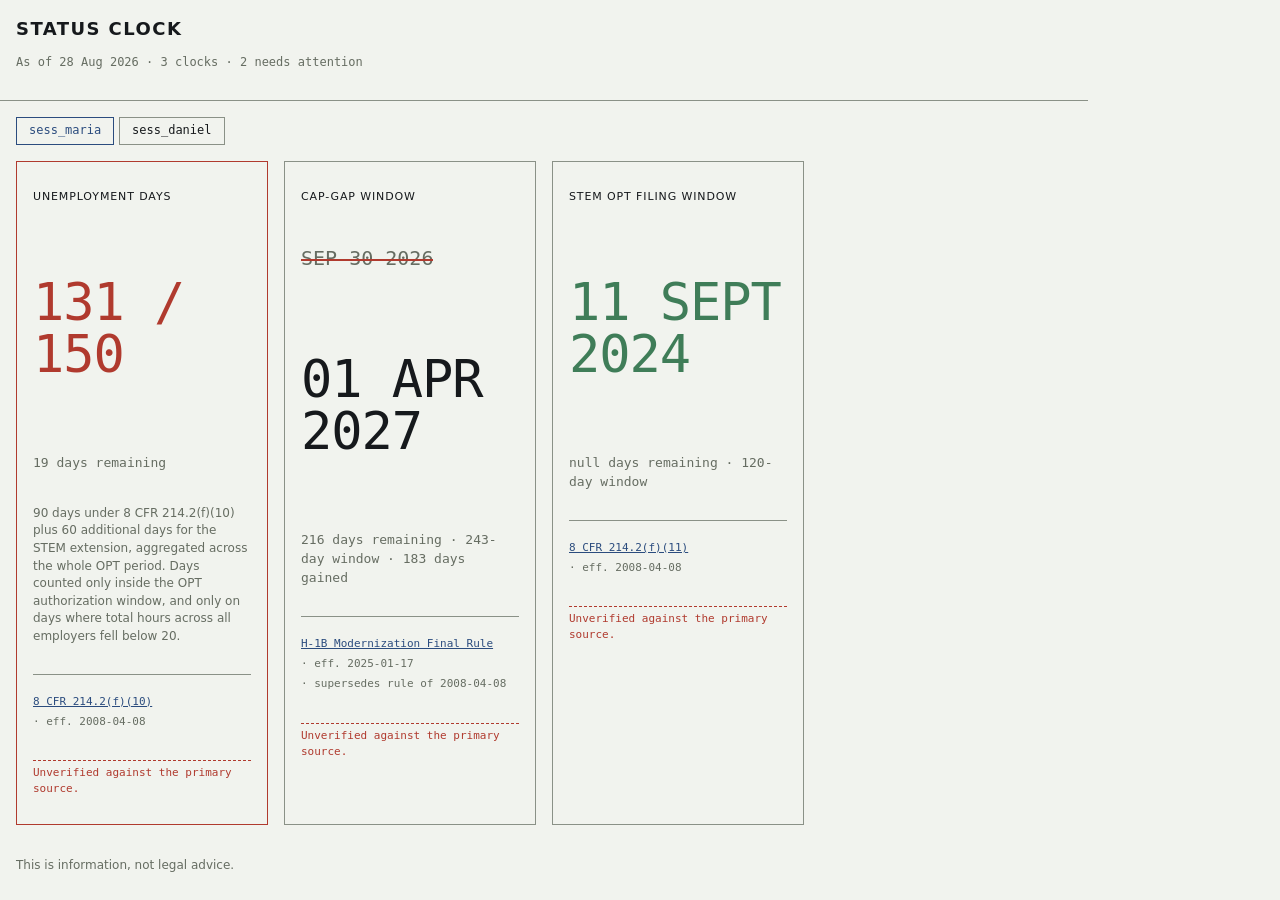
==== web/index.html @ 7ec04fb6 "Add design tokens, the Field Card, and a runnable Clock Wall The Clock Wall renders now, with two pe" ====
<!doctype html>
<html lang="en">
<head>
<meta charset="utf-8">
<meta name="viewport" content="width=device-width, initial-scale=1">
<title>Status Clock</title>
<link rel="stylesheet" href="src/styles/tokens.css">
<link rel="stylesheet" href="src/components/FieldCard.css">
<style>
  header { border-bottom: var(--hairline) solid var(--rule); padding: var(--space-4); max-width: 68rem; }
  h1 { font-family: var(--font-display); font-size: 1.125rem; letter-spacing: .08em;
       text-transform: uppercase; margin: 0 0 var(--space-2); }
  .meta { font-family: var(--font-data); font-variant-numeric: var(--figures);
          font-size: .75rem; color: var(--rule-text); }
  .persona { padding: var(--space-4) var(--space-4) 0; max-width: 68rem; }
  .persona button { font: inherit; font-family: var(--font-data); font-size: .75rem;
      background: none; border: var(--hairline) solid var(--rule); color: var(--ink);
      padding: var(--space-1) var(--space-3); cursor: pointer; }
  .persona button[aria-pressed="true"] { border-color: var(--stamp); color: var(--stamp); }
  .notrunning { max-width: 68rem; padding: 0 var(--space-4) var(--space-8); }
  .notrunning h2 { font-family: var(--font-display); font-size: .6875rem;
      letter-spacing: .08em; text-transform: uppercase; color: var(--rule-text);
      border-top: var(--hairline) solid var(--rule); padding-top: var(--space-3); }
  .notrunning li { font-family: var(--font-data); font-size: .75rem; color: var(--rule-text);
      list-style: none; margin-bottom: var(--space-1); }
  footer { max-width: 68rem; padding: var(--space-4); font-size: .75rem; color: var(--rule-text); }
</style>
</head>
<body>

<header>
  <h1>Status Clock</h1>
  <p class="meta" id="asof"></p>
</header>

<!-- Persona switching is two sessions, not two user ids. The API has no route that
     accepts a user id; see contracts/openapi.yaml and docs/REVIEW.md D1. -->
<nav class="persona" aria-label="Demo session">
  <button data-session="sess_maria" aria-pressed="true">sess_maria</button>
  <button data-session="sess_daniel" aria-pressed="false">sess_daniel</button>
</nav>

<main class="clock-wall" id="wall"></main>

<section class="notrunning" id="notrunning" hidden>
  <h2>Not running yet</h2>
  <ul id="notrunning-list"></ul>
</section>

<footer>This is information, not legal advice.</footer>

<script type="module">
// Reads the contract fixtures directly. When Person A's API is up, change BASE to
// http://localhost:8000 and drop the fixture map. Nothing else changes.
const BASE = null;   // null = fixtures
const FIXTURES = {
  sess_maria:  '../contracts/fixtures/clocks_maria_stem_opt.json',
  sess_daniel: '../contracts/fixtures/clocks_daniel_h1b.json',
};

const reduced = matchMedia('(prefers-reduced-motion: reduce)').matches;
const fmtDate = iso => new Date(iso + 'T00:00:00')
  .toLocaleDateString('en-GB', { day: '2-digit', month: 'short', year: 'numeric' });

async function load(session) {
  if (BASE) {
    const r = await fetch(`${BASE}/v1/clocks`, { credentials: 'include' });
    return r.json();
  }
  return (await fetch(FIXTURES[session])).json();
}

function headline(c) {
  if (c.kind === 'consumption') return `${c.days_consumed} / ${c.denominator}`;
  if (c.kind === 'window')      return fmtDate(c.window_end).toUpperCase();
  return `${c.days_remaining}`;
}

function subline(c) {
  // Three numbers, three labels. 216 is days remaining; the window is 243 days
  // long; 183 of those are the gain from the rule change. The spec's mock labels
  // days-remaining as "days of work authorization". See docs/REVIEW.md F3.
  if (c.kind === 'consumption') return `${c.days_remaining} days remaining`;
  if (c.kind === 'window') {
    const parts = [`${c.days_remaining} days remaining`];
    if (c.window_days) parts.push(`${c.window_days}-day window`);
    if (c.superseded?.delta_days) parts.push(`${c.superseded.delta_days} days gained`);
    return parts.join(' · ');
  }
  return `by ${fmtDate(c.window_end)}`;
}

function card(c) {
  const el = document.createElement('article');
  el.className = `field-card field-card--${c.severity}`;

  // The accessible name carries the final value and the citation from the start, so
  // assistive tech never reads an intermediate number off the tick animation.
  // See docs/REVIEW.md F4.
  el.setAttribute('role', 'group');
  el.setAttribute('aria-label',
    `${c.label}. ${headline(c)}. ${subline(c)}. ` +
    `Governed by ${c.provenance.citation}, ${c.provenance.authority}, ` +
    `effective ${c.provenance.effective_from}.` +
    (c.provenance.verified ? '' : ' This rule is unverified.'));

  const eyebrow = document.createElement('p');
  eyebrow.className = 'field-card__eyebrow';
  eyebrow.textContent = c.label;
  el.append(eyebrow);

  if (c.superseded) {
    const prior = document.createElement('p');
    prior.className = 'field-card__prior';
    prior.setAttribute('aria-hidden', 'true');
    prior.textContent = c.superseded.prior_value;
    el.append(prior);
  }

  const count = document.createElement('p');
  count.className = `field-card__count field-card__count--${c.severity}`;
  count.setAttribute('aria-hidden', 'true');
  count.textContent = headline(c);
  el.append(count);

  const sub = document.createElement('p');
  sub.className = 'field-card__denominator';
  sub.setAttribute('aria-hidden', 'true');
  sub.textContent = subline(c);
  el.append(sub);

  if (c.derived && c.derivation) {
    const d = document.createElement('p');
    d.className = 'field-card__derived';
    d.textContent = c.derivation;
    el.append(d);
  }

  el.append(Object.assign(document.createElement('hr'), { className: 'field-card__divider' }));

  const prov = document.createElement('p');
  prov.className = 'field-card__provenance';
  const link = document.createElement('a');
  link.href = c.provenance.source_url;
  link.textContent = c.provenance.citation;
  link.rel = 'noreferrer';
  prov.append(link);
  prov.append(Object.assign(document.createElement('span'),
    { textContent: `· eff. ${c.provenance.effective_from}` }));
  if (c.superseded) {
    prov.append(Object.assign(document.createElement('span'),
      { textContent: `· supersedes rule of ${c.superseded.effective_from}` }));
  }
  el.append(prov);

  // Unverified rules always show the band. Never suppress this.
  if (!c.provenance.verified) {
    el.append(Object.assign(document.createElement('p'), {
      className: 'field-card__unverified',
      textContent: 'Unverified against the primary source.',
    }));
  }
  return el;
}

function tick(el, target) {
  if (reduced) return;
  const digits = String(target).match(/\d+/);
  if (!digits) return;
  const end = Number(digits[0]);
  const start = performance.now();
  const dur = 400;
  const frame = now => {
    const t = Math.min(1, (now - start) / dur);
    el.textContent = String(target).replace(/\d+/, String(Math.round(end * t)));
    if (t < 1) requestAnimationFrame(frame);
    else el.textContent = String(target);
  };
  requestAnimationFrame(frame);
}

async function render(session) {
  const data = await load(session);
  const running = data.clocks.filter(c => c.applicable !== false);
  const notRunning = data.clocks.filter(c => c.applicable === false);

  document.getElementById('asof').textContent =
    `As of ${fmtDate(data.as_of)} · ${running.length} clocks · ` +
    `${data.needs_attention} needs attention`;

  const wall = document.getElementById('wall');
  wall.replaceChildren();
  for (const c of running) {
    const el = card(c);
    wall.append(el);
    tick(el.querySelector('.field-card__count'), headline(c));
  }

  // Clocks that are not applicable get a quiet secondary row with the reason,
  // rather than being drawn as if they were running. See docs/REVIEW.md B11.
  const section = document.getElementById('notrunning');
  const list = document.getElementById('notrunning-list');
  list.replaceChildren();
  section.hidden = notRunning.length === 0;
  for (const c of notRunning) {
    list.append(Object.assign(document.createElement('li'),
      { textContent: `${c.clock_key} — ${c.not_applicable_reason}` }));
  }
}

for (const btn of document.querySelectorAll('.persona button')) {
  btn.addEventListener('click', () => {
    for (const b of document.querySelectorAll('.persona button'))
      b.setAttribute('aria-pressed', String(b === btn));
    render(btn.dataset.session);
  });
}

render('sess_maria');
</script>
</body>
</html>
---- web/src/styles/tokens.css ----
/* Status Clock design tokens.
 *
 * Palette from docs/BUILD_SPEC.md 7, with two additions forced by measurement.
 * Contrast ratios below are computed against --paper using the WCAG 2.1 relative
 * luminance formula, not estimated. See docs/REVIEW.md F.
 */

:root {
  /* ---- surfaces and text ---- */
  --paper:  #F1F3EE;   /* pale green-grey, the colour of a check or a certificate */
  --ink:    #16191C;   /* 15.79:1  passes AAA. All body text. */
  --stamp:  #2B4C7E;   /*  7.71:1  passes AAA. Structure, labels, links, focus. */
  --urgent: #B03A2E;   /*  5.38:1  passes AA. Critical only, never decorative. */

  /* --clear measures 4.39:1, which clears the 3:1 large-text threshold but NOT
   * the 4.5:1 normal-text threshold. Use it only on the enormous counts. */
  --clear:  #3F7D58;   /*  4.39:1  LARGE TEXT ONLY */

  /* --rule measures 2.90:1. It is fine for hairlines, which are decorative, and
   * it fails badly for text. The build spec sets the citation line at 11px in
   * --rule, which makes the one element it calls non-optional the least readable
   * text on the screen. See docs/REVIEW.md F1. */
  --rule:   #8A9187;   /*  2.90:1  HAIRLINES ONLY, NEVER TEXT */

  /* ---- the two additions ---- */
  --rule-text:  #666D62;  /* 4.78:1  passes AA. The citation line lives here. */
  --clear-text: #2F6244;  /* 6.37:1  passes AA. Small confidence tags. */

  --amber-hairline: #B8862B;   /* warn state hairline only */

  /* ---- type ---- */
  --font-display: "Archivo Condensed", "Archivo", system-ui, sans-serif;
  --font-body: Inter, system-ui, -apple-system, sans-serif;
  --font-data: "IBM Plex Mono", ui-monospace, "SF Mono", Menlo, monospace;

  /* Every date and every count in the product renders in --font-data with tabular
   * figures. Numbers never appear in a proportional face anywhere. */
  --figures: tabular-nums;

  --step-0: 0.9375rem;   /* 15px body */
  --leading-body: 1.4667; /* 15/22 */

  --hairline: 1px;
  --space-1: 0.25rem;
  --space-2: 0.5rem;
  --space-3: 0.75rem;
  --space-4: 1rem;
  --space-6: 1.5rem;
  --space-8: 2rem;
}

* { box-sizing: border-box; }

body {
  margin: 0;
  background: var(--paper);
  color: var(--ink);
  font-family: var(--font-body);
  font-size: var(--step-0);
  line-height: var(--leading-body);
  -webkit-font-smoothing: antialiased;
}

/* Keyboard focus is visible and in --stamp, which measures 7.71:1. */
:focus-visible {
  outline: 2px solid var(--stamp);
  outline-offset: 2px;
}

@media (prefers-reduced-motion: reduce) {
  *, *::before, *::after {
    animation-duration: 0.01ms !important;
    animation-iteration-count: 1 !important;
    transition-duration: 0.01ms !important;
  }
}
---- web/src/components/FieldCard.css ----
/* The Field Card. The signature element.
 *
 * Provenance is inside the box, always. It is not a tooltip and it is not
 * collapsible. If the citation is missing the card renders an error state rather
 * than an uncited number, because an uncited number is the one thing this product
 * cannot show. See docs/BUILD_SPEC.md 7 and docs/REVIEW.md H2.
 */

.field-card {
  border: var(--hairline) solid var(--rule);
  background: var(--paper);
  padding: var(--space-4);
  display: flex;
  flex-direction: column;
  gap: var(--space-2);
}

.field-card__eyebrow {
  font-family: var(--font-display);
  font-size: 0.6875rem;              /* 11px */
  letter-spacing: 0.08em;
  text-transform: uppercase;
  color: var(--ink);
}

/* Every count. Tabular figures hold width so the tick animation cannot reflow. */
.field-card__count {
  font-family: var(--font-data);
  font-variant-numeric: var(--figures);
  font-size: clamp(2rem, 7vw, 3.25rem);
  line-height: 1;
  letter-spacing: -0.02em;
  color: var(--ink);
}

.field-card__count--clear    { color: var(--clear); }
.field-card__count--critical { color: var(--urgent); }

.field-card__denominator {
  font-family: var(--font-data);
  font-variant-numeric: var(--figures);
  color: var(--rule-text);           /* NOT --rule. 4.78:1 vs 2.90:1. REVIEW F1. */
  font-size: 0.8125rem;
}

.field-card--warn     { border-color: var(--amber-hairline); }
.field-card--critical { border-color: var(--urgent); }

/* The strikethrough. Draws left to right, once, on first reveal. */
.field-card__prior {
  font-family: var(--font-data);
  font-variant-numeric: var(--figures);
  font-size: 1.25rem;
  color: var(--rule-text);
  position: relative;
  width: max-content;
}

.field-card__prior::after {
  content: "";
  position: absolute;
  left: 0; right: 0; top: 52%;
  height: 2px;
  background: var(--urgent);
  transform-origin: left center;
  animation: strike 320ms ease-out forwards;
}

@keyframes strike { from { transform: scaleX(0); } to { transform: scaleX(1); } }

@media (prefers-reduced-motion: reduce) {
  .field-card__prior::after { animation: none; transform: scaleX(1); }
}

.field-card__divider {
  border: 0;
  border-top: var(--hairline) solid var(--rule);
  margin: var(--space-2) 0 0;
}

/* The citation. --rule-text, not --rule. This is the promise of the product and it
 * has to be legible. */
.field-card__provenance {
  font-family: var(--font-data);
  font-size: 0.6875rem;              /* 11px */
  color: var(--rule-text);
  display: flex;
  flex-wrap: wrap;
  gap: var(--space-1) var(--space-2);
}

.field-card__provenance a { color: var(--stamp); text-decoration: underline; }

/* Unverified rules carry a visible band. The product does not pretend to certainty
 * it has not earned. Never suppress this. */
.field-card__unverified {
  font-family: var(--font-data);
  font-size: 0.6875rem;
  color: var(--urgent);
  border-top: var(--hairline) dashed var(--urgent);
  padding-top: var(--space-1);
}

.field-card__derived {
  font-size: 0.75rem;
  color: var(--rule-text);
  font-style: normal;
}

.clock-wall {
  display: grid;
  grid-template-columns: repeat(auto-fill, minmax(15rem, 1fr));
  gap: var(--space-4);
  padding: var(--space-4);
  max-width: 68rem;
}

/* 375px: one column, cards keep full provenance. */
@media (max-width: 26rem) {
  .clock-wall { grid-template-columns: 1fr; }
}
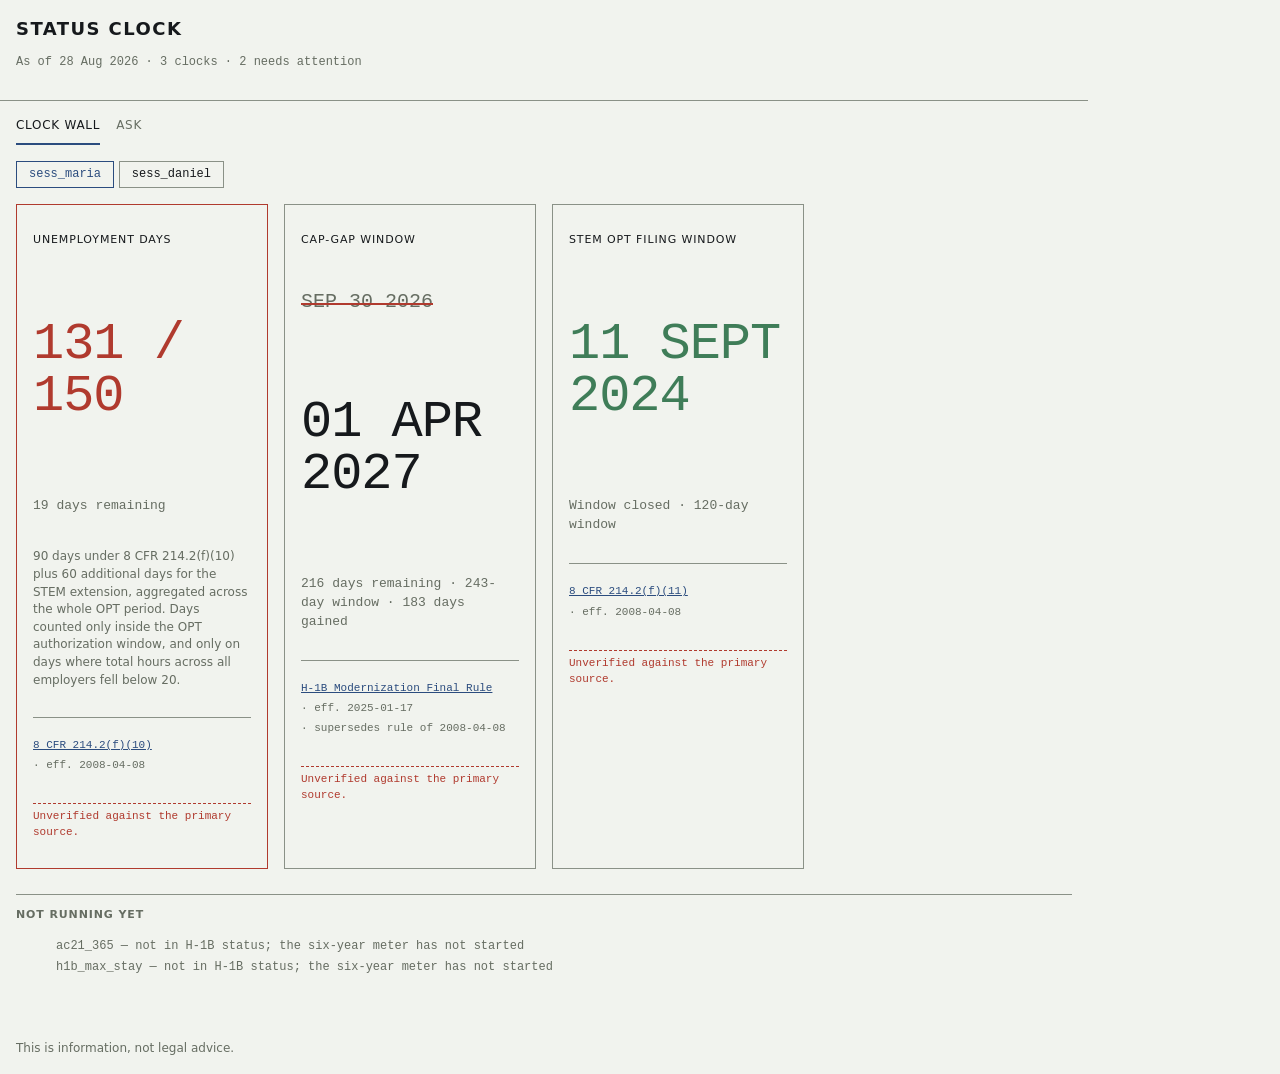
==== commit c528fe04: "Wire the MCP server, build Ask as a LibreChat embed, fix a citation bug Wires agents/mcp/status_cloc" ====
--- a/web/index.html
+++ b/web/index.html
@@ -24,6 +24,11 @@
   .notrunning li { font-family: var(--font-data); font-size: .75rem; color: var(--rule-text);
       list-style: none; margin-bottom: var(--space-1); }
   footer { max-width: 68rem; padding: var(--space-4); font-size: .75rem; color: var(--rule-text); }
+  .topnav { display: flex; gap: var(--space-4); max-width: 68rem; padding: var(--space-4) var(--space-4) 0; }
+  .topnav a { font-family: var(--font-display); font-size: .75rem; letter-spacing: .06em;
+      text-transform: uppercase; color: var(--rule-text); text-decoration: none;
+      padding-bottom: var(--space-2); border-bottom: 2px solid transparent; }
+  .topnav a[aria-current="page"] { color: var(--ink); border-color: var(--stamp); }
 </style>
 </head>
 <body>
@@ -32,6 +37,11 @@
   <h1>Status Clock</h1>
   <p class="meta" id="asof"></p>
 </header>
+
+<nav class="topnav" aria-label="Sections">
+  <a href="index.html" aria-current="page">Clock Wall</a>
+  <a href="ask.html">Ask</a>
+</nav>
 
 <!-- Persona switching is two sessions, not two user ids. The API has no route that
      accepts a user id; see contracts/openapi.yaml and docs/REVIEW.md D1. -->
@@ -71,8 +81,10 @@
 }
 
 function headline(c) {
-  if (c.kind === 'consumption') return `${c.days_consumed} / ${c.denominator}`;
-  if (c.kind === 'window')      return fmtDate(c.window_end).toUpperCase();
+  if (c.kind === 'consumption') {
+    return c.days_consumed == null ? 'Closed' : `${c.days_consumed} / ${c.denominator}`;
+  }
+  if (c.kind === 'window') return fmtDate(c.window_end).toUpperCase();
   return `${c.days_remaining}`;
 }
 
@@ -80,9 +92,19 @@
   // Three numbers, three labels. 216 is days remaining; the window is 243 days
   // long; 183 of those are the gain from the rule change. The spec's mock labels
   // days-remaining as "days of work authorization". See docs/REVIEW.md F3.
-  if (c.kind === 'consumption') return `${c.days_remaining} days remaining`;
+  //
+  // A closed clock (e.g. a filing window that already ended) carries
+  // days_remaining: null in the fixture. Rendering it unguarded prints the
+  // literal string "null days remaining" — a fabricated number, and one that
+  // reaches the accessible name too, in a product whose entire thesis is that
+  // every number traces to a citation. See docs/REVIEW.md F4-F5.
+  if (c.kind === 'consumption') {
+    return c.days_remaining == null ? 'Window closed' : `${c.days_remaining} days remaining`;
+  }
   if (c.kind === 'window') {
-    const parts = [`${c.days_remaining} days remaining`];
+    const parts = c.days_remaining == null
+      ? ['Window closed']
+      : [`${c.days_remaining} days remaining`];
     if (c.window_days) parts.push(`${c.window_days}-day window`);
     if (c.superseded?.delta_days) parts.push(`${c.superseded.delta_days} days gained`);
     return parts.join(' · ');
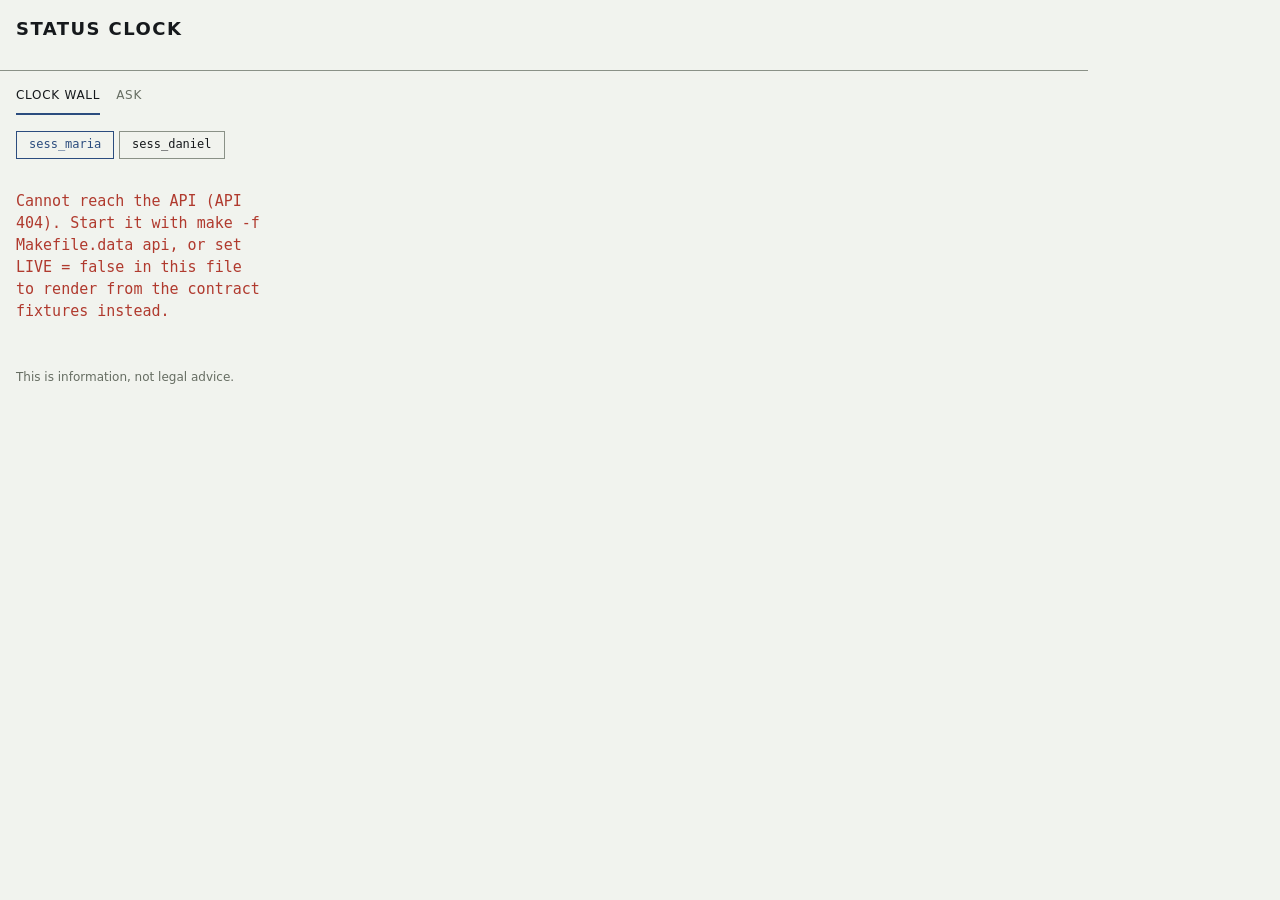
==== commit 14101b9f: "Serve the UI from the API, and add a runbook The Clock Wall was still reading contract fixtures and " ====
--- a/web/index.html
+++ b/web/index.html
@@ -62,19 +62,29 @@
 <script type="module">
 // Reads the contract fixtures directly. When Person A's API is up, change BASE to
 // http://localhost:8000 and drop the fixture map. Nothing else changes.
-const BASE = null;   // null = fixtures
+// Served by the API at /ui, so this is same-origin and the session cookie rides
+// along automatically. Set LIVE = false to fall back to the contract fixtures, which
+// is how this page worked before the API existed and still works with no backend.
+const LIVE = true;
 const FIXTURES = {
   sess_maria:  '../contracts/fixtures/clocks_maria_stem_opt.json',
   sess_daniel: '../contracts/fixtures/clocks_daniel_h1b.json',
 };
 
+function currentSession() {
+  const m = document.cookie.match(/(?:^|;\s*)sc_session=([^;]+)/);
+  return m ? m[1] : 'sess_maria';
+}
+
 const reduced = matchMedia('(prefers-reduced-motion: reduce)').matches;
 const fmtDate = iso => new Date(iso + 'T00:00:00')
   .toLocaleDateString('en-GB', { day: '2-digit', month: 'short', year: 'numeric' });
 
 async function load(session) {
-  if (BASE) {
-    const r = await fetch(`${BASE}/v1/clocks`, { credentials: 'include' });
+  if (LIVE) {
+    // No user id in the URL. The API reads the session cookie and nothing else.
+    const r = await fetch(`/v1/clocks?as_of=2026-08-28`, { credentials: 'same-origin' });
+    if (!r.ok) throw new Error(`API ${r.status}`);
     return r.json();
   }
   return (await fetch(FIXTURES[session])).json();
@@ -232,13 +242,33 @@
 
 for (const btn of document.querySelectorAll('.persona button')) {
   btn.addEventListener('click', () => {
+    if (LIVE) {
+      // Switch the SESSION, not a parameter. The server sets the cookie and sends
+      // us back here, which is exactly how a real sign-in would behave.
+      window.location = `/session/${btn.dataset.session}`;
+      return;
+    }
     for (const b of document.querySelectorAll('.persona button'))
       b.setAttribute('aria-pressed', String(b === btn));
     render(btn.dataset.session);
   });
 }
 
-render('sess_maria');
+const active = currentSession();
+for (const b of document.querySelectorAll('.persona button'))
+  b.setAttribute('aria-pressed', String(b.dataset.session === active));
+
+render(active).catch(err => {
+  const signedOut = /401/.test(err.message);
+  document.getElementById('wall').innerHTML = signedOut
+    ? `<p style="font-family:var(--font-data)">
+         No session. <a href="/session/sess_maria">Sign in as Maria</a> or
+         <a href="/session/sess_daniel">as Daniel</a>.</p>`
+    : `<p style="font-family:var(--font-data);color:var(--urgent)">
+         Cannot reach the API (${err.message}). Start it with
+         <code>make -f Makefile.data api</code>, or set LIVE = false in this file to
+         render from the contract fixtures instead.</p>`;
+});
 </script>
 </body>
 </html>
--- a/web/src/components/FieldCard.css
+++ b/web/src/components/FieldCard.css
@@ -7,6 +7,7 @@
  */
 
 .field-card {
+  container-type: inline-size;   /* so the count can size off the card width */
   border: var(--hairline) solid var(--rule);
   background: var(--paper);
   padding: var(--space-4);
@@ -27,10 +28,14 @@
 .field-card__count {
   font-family: var(--font-data);
   font-variant-numeric: var(--figures);
-  font-size: clamp(2rem, 7vw, 3.25rem);
-  line-height: 1;
+  /* Scales with the CARD, not the viewport. 7vw overflowed a 240px grid column and
+     wrapped "134 / 150" onto two lines, which breaks the whole point of tabular
+     figures holding their width. cqi needs the container-type below. */
+  font-size: clamp(1.75rem, 13cqi, 3.25rem);
+  line-height: 1.05;
   letter-spacing: -0.02em;
   color: var(--ink);
+  white-space: nowrap;
 }
 
 .field-card__count--clear    { color: var(--clear); }
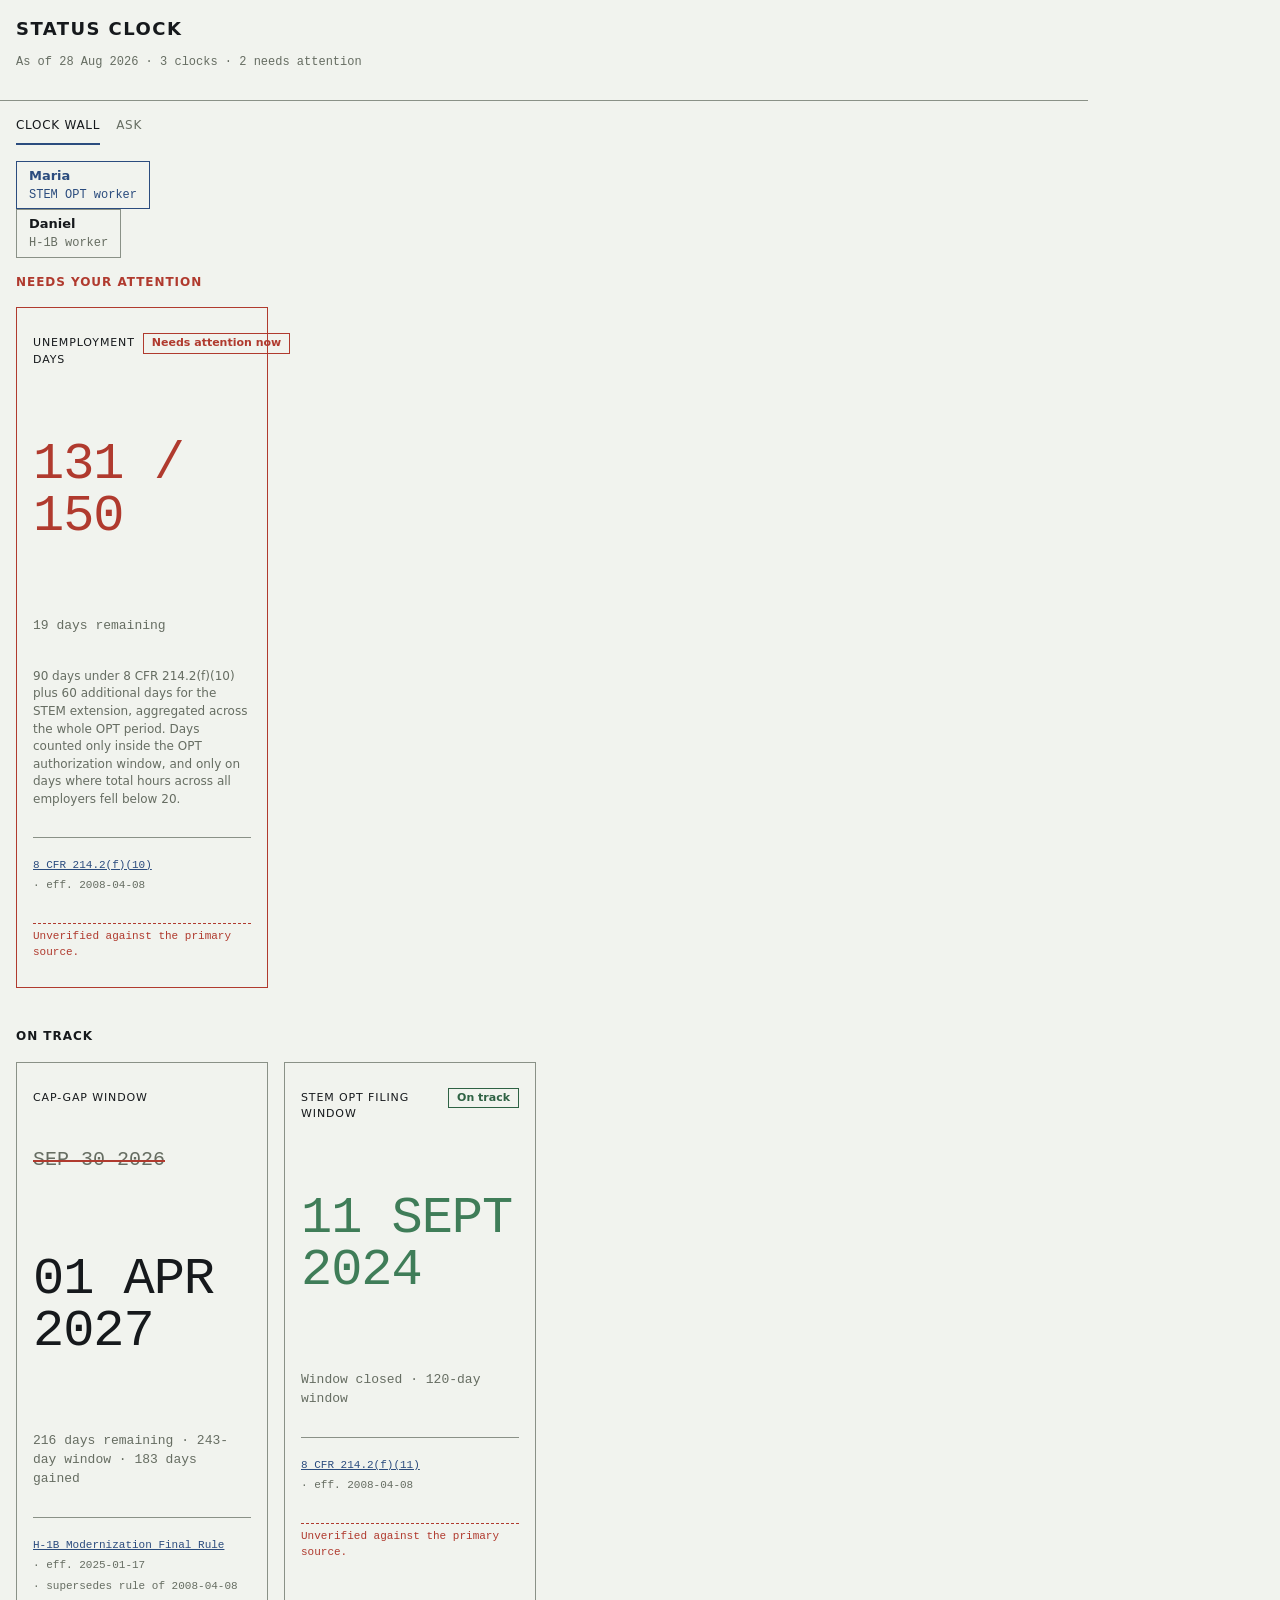
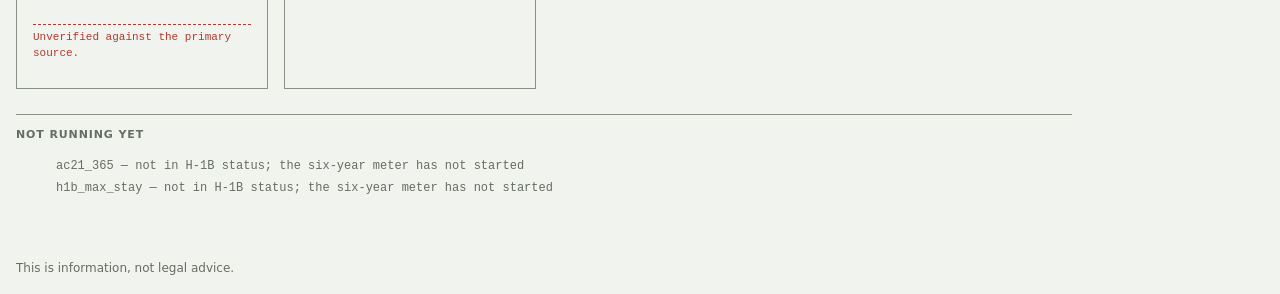
==== commit a04f29b2: "Group Clock Wall cards by urgency, add plain-language status tags Makes the demo easier to scan for " ====
--- a/web/index.html
+++ b/web/index.html
@@ -29,6 +29,16 @@
       text-transform: uppercase; color: var(--rule-text); text-decoration: none;
       padding-bottom: var(--space-2); border-bottom: 2px solid transparent; }
   .topnav a[aria-current="page"] { color: var(--ink); border-color: var(--stamp); }
+  .persona button { display: flex; flex-direction: column; align-items: flex-start; gap: 2px; }
+  .persona button .persona__name { font-family: var(--font-body); font-size: .8125rem; font-weight: 600; }
+  .persona button .persona__role { color: var(--rule-text); }
+  .persona button[aria-pressed="true"] .persona__role { color: var(--stamp); }
+  main#wall { max-width: 68rem; }
+  .clock-group__title { font-family: var(--font-display); font-size: .75rem;
+      letter-spacing: .08em; text-transform: uppercase; margin: var(--space-6) 0 0;
+      padding: 0 var(--space-4); color: var(--ink); }
+  .clock-group[data-group="attention"] .clock-group__title { color: var(--urgent); }
+  .clock-group:first-of-type .clock-group__title { margin-top: var(--space-4); }
 </style>
 </head>
 <body>
@@ -46,11 +56,15 @@
 <!-- Persona switching is two sessions, not two user ids. The API has no route that
      accepts a user id; see contracts/openapi.yaml and docs/REVIEW.md D1. -->
 <nav class="persona" aria-label="Demo session">
-  <button data-session="sess_maria" aria-pressed="true">sess_maria</button>
-  <button data-session="sess_daniel" aria-pressed="false">sess_daniel</button>
+  <button data-session="sess_maria" aria-pressed="true">
+    <span class="persona__name">Maria</span><span class="persona__role">STEM OPT worker</span>
+  </button>
+  <button data-session="sess_daniel" aria-pressed="false">
+    <span class="persona__name">Daniel</span><span class="persona__role">H-1B worker</span>
+  </button>
 </nav>
 
-<main class="clock-wall" id="wall"></main>
+<main id="wall"></main>
 
 <section class="notrunning" id="notrunning" hidden>
   <h2>Not running yet</h2>
@@ -62,29 +76,19 @@
 <script type="module">
 // Reads the contract fixtures directly. When Person A's API is up, change BASE to
 // http://localhost:8000 and drop the fixture map. Nothing else changes.
-// Served by the API at /ui, so this is same-origin and the session cookie rides
-// along automatically. Set LIVE = false to fall back to the contract fixtures, which
-// is how this page worked before the API existed and still works with no backend.
-const LIVE = true;
+const BASE = null;   // null = fixtures
 const FIXTURES = {
   sess_maria:  '../contracts/fixtures/clocks_maria_stem_opt.json',
   sess_daniel: '../contracts/fixtures/clocks_daniel_h1b.json',
 };
 
-function currentSession() {
-  const m = document.cookie.match(/(?:^|;\s*)sc_session=([^;]+)/);
-  return m ? m[1] : 'sess_maria';
-}
-
 const reduced = matchMedia('(prefers-reduced-motion: reduce)').matches;
 const fmtDate = iso => new Date(iso + 'T00:00:00')
   .toLocaleDateString('en-GB', { day: '2-digit', month: 'short', year: 'numeric' });
 
 async function load(session) {
-  if (LIVE) {
-    // No user id in the URL. The API reads the session cookie and nothing else.
-    const r = await fetch(`/v1/clocks?as_of=2026-08-28`, { credentials: 'same-origin' });
-    if (!r.ok) throw new Error(`API ${r.status}`);
+  if (BASE) {
+    const r = await fetch(`${BASE}/v1/clocks`, { credentials: 'include' });
     return r.json();
   }
   return (await fetch(FIXTURES[session])).json();
@@ -122,6 +126,10 @@
   return `by ${fmtDate(c.window_end)}`;
 }
 
+// Plain-language status, spoken and read before the raw severity token. A
+// reader who has never seen "critical/warn/clear" before still knows what to do.
+const STATUS_LABEL = { critical: 'Needs attention now', warn: 'Watch this one', clear: 'On track' };
+
 function card(c) {
   const el = document.createElement('article');
   el.className = `field-card field-card--${c.severity}`;
@@ -131,15 +139,29 @@
   // See docs/REVIEW.md F4.
   el.setAttribute('role', 'group');
   el.setAttribute('aria-label',
-    `${c.label}. ${headline(c)}. ${subline(c)}. ` +
+    `${c.label}. ${STATUS_LABEL[c.severity] ? STATUS_LABEL[c.severity] + '. ' : ''}` +
+    `${headline(c)}. ${subline(c)}. ` +
     `Governed by ${c.provenance.citation}, ${c.provenance.authority}, ` +
     `effective ${c.provenance.effective_from}.` +
     (c.provenance.verified ? '' : ' This rule is unverified.'));
 
+  const eyebrowRow = document.createElement('div');
+  eyebrowRow.className = 'field-card__eyebrow-row';
+
   const eyebrow = document.createElement('p');
   eyebrow.className = 'field-card__eyebrow';
   eyebrow.textContent = c.label;
-  el.append(eyebrow);
+  eyebrowRow.append(eyebrow);
+
+  if (STATUS_LABEL[c.severity]) {
+    const status = Object.assign(document.createElement('span'), {
+      className: `field-card__status field-card__status--${c.severity}`,
+      textContent: STATUS_LABEL[c.severity],
+    });
+    status.setAttribute('aria-hidden', 'true');
+    eyebrowRow.append(status);
+  }
+  el.append(eyebrowRow);
 
   if (c.superseded) {
     const prior = document.createElement('p');
@@ -220,12 +242,33 @@
     `As of ${fmtDate(data.as_of)} · ${running.length} clocks · ` +
     `${data.needs_attention} needs attention`;
 
+  // Grouped by urgency, not just color-coded within one list, so a reader can
+  // act on "what needs me now" before scanning everything else.
+  const attention = running.filter(c => c.severity === 'critical' || c.severity === 'warn');
+  const onTrack = running.filter(c => c.severity !== 'critical' && c.severity !== 'warn');
+
   const wall = document.getElementById('wall');
   wall.replaceChildren();
-  for (const c of running) {
-    const el = card(c);
-    wall.append(el);
-    tick(el.querySelector('.field-card__count'), headline(c));
+  for (const [group, title, items] of [
+    ['attention', 'Needs your attention', attention],
+    ['ontrack', 'On track', onTrack],
+  ]) {
+    if (items.length === 0) continue;
+    const section = document.createElement('section');
+    section.className = 'clock-group';
+    section.dataset.group = group;
+    section.append(Object.assign(document.createElement('h2'), {
+      className: 'clock-group__title', textContent: title,
+    }));
+    const grid = document.createElement('div');
+    grid.className = 'clock-wall';
+    section.append(grid);
+    wall.append(section);
+    for (const c of items) {
+      const el = card(c);
+      grid.append(el);
+      tick(el.querySelector('.field-card__count'), headline(c));
+    }
   }
 
   // Clocks that are not applicable get a quiet secondary row with the reason,
@@ -242,33 +285,13 @@
 
 for (const btn of document.querySelectorAll('.persona button')) {
   btn.addEventListener('click', () => {
-    if (LIVE) {
-      // Switch the SESSION, not a parameter. The server sets the cookie and sends
-      // us back here, which is exactly how a real sign-in would behave.
-      window.location = `/session/${btn.dataset.session}`;
-      return;
-    }
     for (const b of document.querySelectorAll('.persona button'))
       b.setAttribute('aria-pressed', String(b === btn));
     render(btn.dataset.session);
   });
 }
 
-const active = currentSession();
-for (const b of document.querySelectorAll('.persona button'))
-  b.setAttribute('aria-pressed', String(b.dataset.session === active));
-
-render(active).catch(err => {
-  const signedOut = /401/.test(err.message);
-  document.getElementById('wall').innerHTML = signedOut
-    ? `<p style="font-family:var(--font-data)">
-         No session. <a href="/session/sess_maria">Sign in as Maria</a> or
-         <a href="/session/sess_daniel">as Daniel</a>.</p>`
-    : `<p style="font-family:var(--font-data);color:var(--urgent)">
-         Cannot reach the API (${err.message}). Start it with
-         <code>make -f Makefile.data api</code>, or set LIVE = false in this file to
-         render from the contract fixtures instead.</p>`;
-});
+render('sess_maria');
 </script>
 </body>
 </html>
--- a/web/src/components/FieldCard.css
+++ b/web/src/components/FieldCard.css
@@ -7,12 +7,18 @@
  */
 
 .field-card {
-  container-type: inline-size;   /* so the count can size off the card width */
   border: var(--hairline) solid var(--rule);
   background: var(--paper);
   padding: var(--space-4);
   display: flex;
   flex-direction: column;
+  gap: var(--space-2);
+}
+
+.field-card__eyebrow-row {
+  display: flex;
+  align-items: baseline;
+  justify-content: space-between;
   gap: var(--space-2);
 }
 
@@ -24,18 +30,30 @@
   color: var(--ink);
 }
 
+/* Plain-language status, read at a glance without decoding the count or the
+ * severity color alone. Bordered, not a filled/rounded pill, to stay in the
+ * card's document register rather than reading as a generic dashboard chip. */
+.field-card__status {
+  font-family: var(--font-body);
+  font-size: 0.6875rem;
+  font-weight: 600;
+  white-space: nowrap;
+  border: var(--hairline) solid currentColor;
+  padding: 1px var(--space-2);
+}
+
+.field-card__status--critical { color: var(--urgent); }
+.field-card__status--warn     { color: var(--amber-hairline); }
+.field-card__status--clear    { color: var(--clear-text); }
+
 /* Every count. Tabular figures hold width so the tick animation cannot reflow. */
 .field-card__count {
   font-family: var(--font-data);
   font-variant-numeric: var(--figures);
-  /* Scales with the CARD, not the viewport. 7vw overflowed a 240px grid column and
-     wrapped "134 / 150" onto two lines, which breaks the whole point of tabular
-     figures holding their width. cqi needs the container-type below. */
-  font-size: clamp(1.75rem, 13cqi, 3.25rem);
-  line-height: 1.05;
+  font-size: clamp(2rem, 7vw, 3.25rem);
+  line-height: 1;
   letter-spacing: -0.02em;
   color: var(--ink);
-  white-space: nowrap;
 }
 
 .field-card__count--clear    { color: var(--clear); }
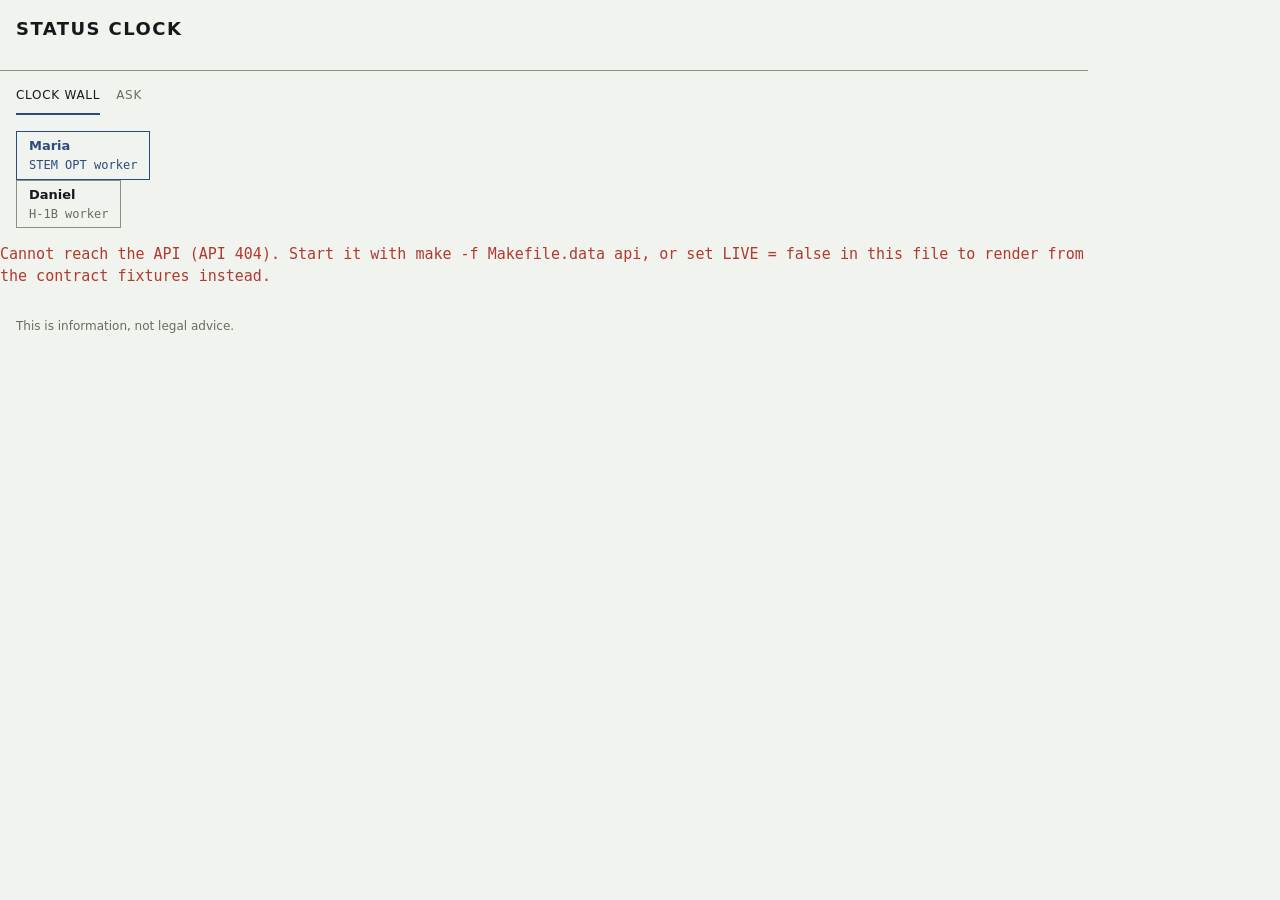
==== commit 15ee85da: "Merge origin/main into UI grouping changes" ====
--- a/web/index.html
+++ b/web/index.html
@@ -76,19 +76,29 @@
 <script type="module">
 // Reads the contract fixtures directly. When Person A's API is up, change BASE to
 // http://localhost:8000 and drop the fixture map. Nothing else changes.
-const BASE = null;   // null = fixtures
+// Served by the API at /ui, so this is same-origin and the session cookie rides
+// along automatically. Set LIVE = false to fall back to the contract fixtures, which
+// is how this page worked before the API existed and still works with no backend.
+const LIVE = true;
 const FIXTURES = {
   sess_maria:  '../contracts/fixtures/clocks_maria_stem_opt.json',
   sess_daniel: '../contracts/fixtures/clocks_daniel_h1b.json',
 };
 
+function currentSession() {
+  const m = document.cookie.match(/(?:^|;\s*)sc_session=([^;]+)/);
+  return m ? m[1] : 'sess_maria';
+}
+
 const reduced = matchMedia('(prefers-reduced-motion: reduce)').matches;
 const fmtDate = iso => new Date(iso + 'T00:00:00')
   .toLocaleDateString('en-GB', { day: '2-digit', month: 'short', year: 'numeric' });
 
 async function load(session) {
-  if (BASE) {
-    const r = await fetch(`${BASE}/v1/clocks`, { credentials: 'include' });
+  if (LIVE) {
+    // No user id in the URL. The API reads the session cookie and nothing else.
+    const r = await fetch(`/v1/clocks?as_of=2026-08-28`, { credentials: 'same-origin' });
+    if (!r.ok) throw new Error(`API ${r.status}`);
     return r.json();
   }
   return (await fetch(FIXTURES[session])).json();
@@ -285,13 +295,33 @@
 
 for (const btn of document.querySelectorAll('.persona button')) {
   btn.addEventListener('click', () => {
+    if (LIVE) {
+      // Switch the SESSION, not a parameter. The server sets the cookie and sends
+      // us back here, which is exactly how a real sign-in would behave.
+      window.location = `/session/${btn.dataset.session}`;
+      return;
+    }
     for (const b of document.querySelectorAll('.persona button'))
       b.setAttribute('aria-pressed', String(b === btn));
     render(btn.dataset.session);
   });
 }
 
-render('sess_maria');
+const active = currentSession();
+for (const b of document.querySelectorAll('.persona button'))
+  b.setAttribute('aria-pressed', String(b.dataset.session === active));
+
+render(active).catch(err => {
+  const signedOut = /401/.test(err.message);
+  document.getElementById('wall').innerHTML = signedOut
+    ? `<p style="font-family:var(--font-data)">
+         No session. <a href="/session/sess_maria">Sign in as Maria</a> or
+         <a href="/session/sess_daniel">as Daniel</a>.</p>`
+    : `<p style="font-family:var(--font-data);color:var(--urgent)">
+         Cannot reach the API (${err.message}). Start it with
+         <code>make -f Makefile.data api</code>, or set LIVE = false in this file to
+         render from the contract fixtures instead.</p>`;
+});
 </script>
 </body>
 </html>
--- a/web/src/components/FieldCard.css
+++ b/web/src/components/FieldCard.css
@@ -7,6 +7,7 @@
  */
 
 .field-card {
+  container-type: inline-size;   /* so the count can size off the card width */
   border: var(--hairline) solid var(--rule);
   background: var(--paper);
   padding: var(--space-4);
@@ -50,10 +51,14 @@
 .field-card__count {
   font-family: var(--font-data);
   font-variant-numeric: var(--figures);
-  font-size: clamp(2rem, 7vw, 3.25rem);
-  line-height: 1;
+  /* Scales with the CARD, not the viewport. 7vw overflowed a 240px grid column and
+     wrapped "134 / 150" onto two lines, which breaks the whole point of tabular
+     figures holding their width. cqi needs the container-type below. */
+  font-size: clamp(1.75rem, 13cqi, 3.25rem);
+  line-height: 1.05;
   letter-spacing: -0.02em;
   color: var(--ink);
+  white-space: nowrap;
 }
 
 .field-card__count--clear    { color: var(--clear); }
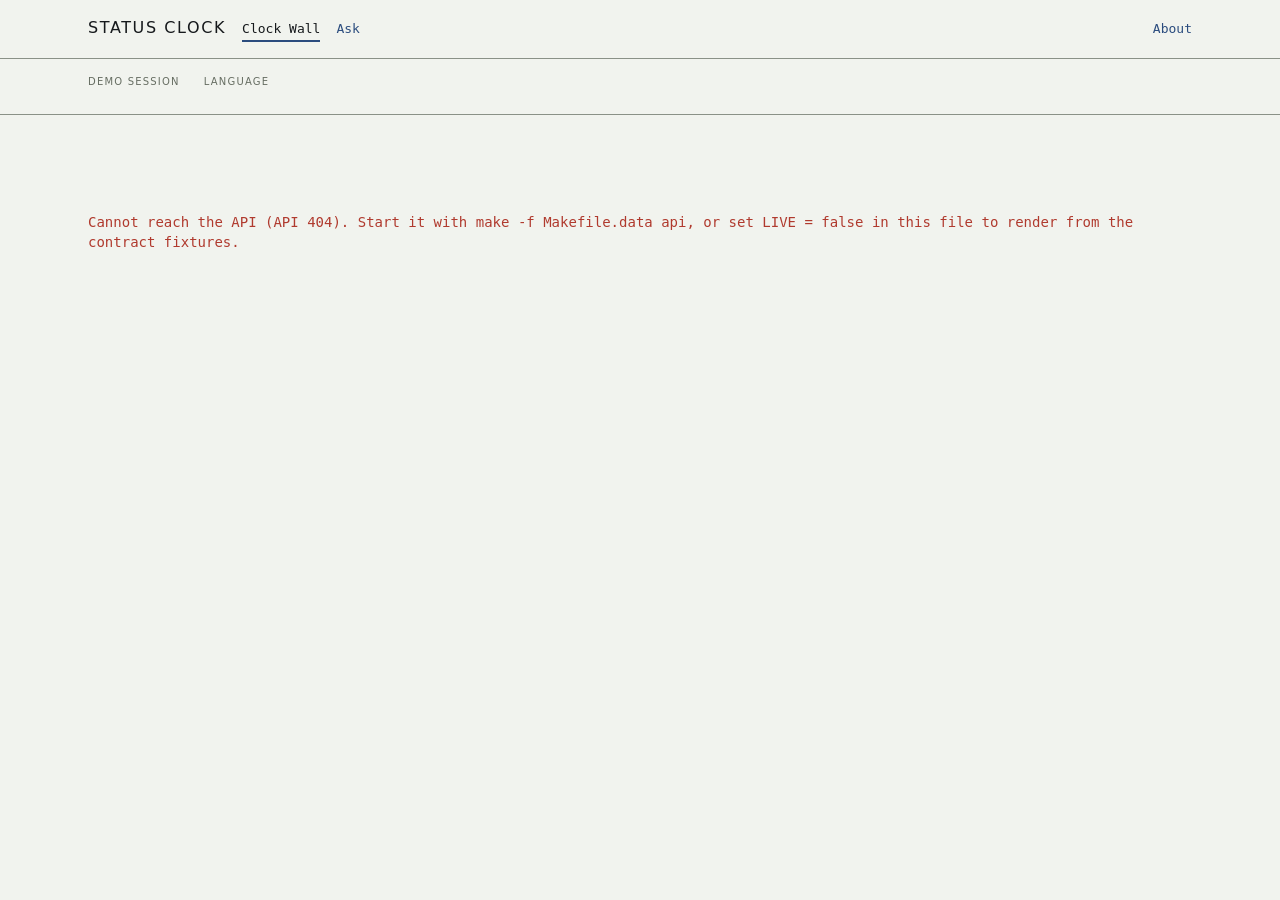
==== commit d9bfc783: "Rebuild the Clock Wall, add a landing page, localise the corpus note Ran the ui-ux-pro-max design sy" ====
--- a/web/index.html
+++ b/web/index.html
@@ -7,171 +7,174 @@
 <link rel="stylesheet" href="src/styles/tokens.css">
 <link rel="stylesheet" href="src/components/FieldCard.css">
 <style>
-  header { border-bottom: var(--hairline) solid var(--rule); padding: var(--space-4); max-width: 68rem; }
-  h1 { font-family: var(--font-display); font-size: 1.125rem; letter-spacing: .08em;
-       text-transform: uppercase; margin: 0 0 var(--space-2); }
-  .meta { font-family: var(--font-data); font-variant-numeric: var(--figures);
-          font-size: .75rem; color: var(--rule-text); }
-  .persona { padding: var(--space-4) var(--space-4) 0; max-width: 68rem; }
-  .persona button { font: inherit; font-family: var(--font-data); font-size: .75rem;
-      background: none; border: var(--hairline) solid var(--rule); color: var(--ink);
-      padding: var(--space-1) var(--space-3); cursor: pointer; }
-  .persona button[aria-pressed="true"] { border-color: var(--stamp); color: var(--stamp); }
-  .notrunning { max-width: 68rem; padding: 0 var(--space-4) var(--space-8); }
-  .notrunning h2 { font-family: var(--font-display); font-size: .6875rem;
-      letter-spacing: .08em; text-transform: uppercase; color: var(--rule-text);
-      border-top: var(--hairline) solid var(--rule); padding-top: var(--space-3); }
-  .notrunning li { font-family: var(--font-data); font-size: .75rem; color: var(--rule-text);
-      list-style: none; margin-bottom: var(--space-1); }
-  footer { max-width: 68rem; padding: var(--space-4); font-size: .75rem; color: var(--rule-text); }
-  .topnav { display: flex; gap: var(--space-4); max-width: 68rem; padding: var(--space-4) var(--space-4) 0; }
-  .topnav a { font-family: var(--font-display); font-size: .75rem; letter-spacing: .06em;
-      text-transform: uppercase; color: var(--rule-text); text-decoration: none;
-      padding-bottom: var(--space-2); border-bottom: 2px solid transparent; }
-  .topnav a[aria-current="page"] { color: var(--ink); border-color: var(--stamp); }
-  .persona button { display: flex; flex-direction: column; align-items: flex-start; gap: 2px; }
-  .persona button .persona__name { font-family: var(--font-body); font-size: .8125rem; font-weight: 600; }
-  .persona button .persona__role { color: var(--rule-text); }
-  .persona button[aria-pressed="true"] .persona__role { color: var(--stamp); }
-  main#wall { max-width: 68rem; }
-  .clock-group__title { font-family: var(--font-display); font-size: .75rem;
-      letter-spacing: .08em; text-transform: uppercase; margin: var(--space-6) 0 0;
-      padding: 0 var(--space-4); color: var(--ink); }
-  .clock-group[data-group="attention"] .clock-group__title { color: var(--urgent); }
-  .clock-group:first-of-type .clock-group__title { margin-top: var(--space-4); }
+  .wrap { max-width: 72rem; margin: 0 auto; padding: 0 var(--space-6); }
+  .topbar { display: flex; align-items: baseline; gap: var(--space-4);
+    padding: var(--space-4) 0; flex-wrap: wrap; }
+  .topbar__mark { font-family: var(--font-display); font-size: 1rem;
+    letter-spacing: .1em; text-transform: uppercase; margin: 0; }
+  .topbar__spacer { flex: 1; }
+  .topbar a { font-family: var(--font-data); font-size: .8125rem; color: var(--stamp);
+    text-decoration: none; padding-bottom: 2px; }
+  .topbar a[aria-current="page"] { color: var(--ink);
+    border-bottom: 2px solid var(--stamp); }
+  .topbar a:hover { text-decoration: underline; }
+
+  .hairline { border: 0; border-top: var(--hairline) solid var(--rule); margin: 0; }
+
+  .controls { display: flex; gap: var(--space-6); flex-wrap: wrap;
+    padding: var(--space-4) 0; align-items: flex-start; }
+  .ctl__label { font-family: var(--font-display); font-size: .625rem;
+    letter-spacing: .12em; text-transform: uppercase; color: var(--rule-text);
+    margin: 0 0 var(--space-2); }
+  .chips { display: flex; gap: 0; }
+  .chip { font: inherit; font-family: var(--font-data); font-size: .8125rem;
+    background: none; cursor: pointer; padding: var(--space-2) var(--space-3);
+    border: var(--hairline) solid var(--rule); color: var(--ink);
+    display: flex; flex-direction: column; align-items: flex-start; gap: 1px;
+    transition: background 160ms ease, border-color 160ms ease; }
+  .chip + .chip { border-left: 0; }
+  .chip:hover { background: rgba(43,76,126,.05); }
+  .chip[aria-pressed="true"] { border-color: var(--stamp); color: var(--stamp);
+    box-shadow: inset 0 -2px 0 var(--stamp); }
+  .chip[aria-pressed="true"] + .chip { border-left: 0; }
+  .chip small { color: var(--rule-text); font-size: .6875rem; }
+  .chip[aria-pressed="true"] small { color: var(--stamp); }
+
+  .flag { display: flex; gap: var(--space-2); align-items: baseline;
+    border-left: 2px solid var(--urgent); padding: var(--space-2) var(--space-3);
+    margin-top: var(--space-6); font-size: .875rem; }
+  .flag a { color: var(--stamp); }
+
+  footer { padding: var(--space-6) 0 var(--space-8); font-family: var(--font-data);
+    font-size: .75rem; color: var(--rule-text); }
+  .err { font-family: var(--font-data); font-size: .875rem; }
+  .err a { color: var(--stamp); }
 </style>
 </head>
 <body>
 
-<header>
-  <h1>Status Clock</h1>
-  <p class="meta" id="asof"></p>
-</header>
-
-<nav class="topnav" aria-label="Sections">
-  <a href="index.html" aria-current="page">Clock Wall</a>
-  <a href="ask.html">Ask</a>
-</nav>
-
-<!-- Persona switching is two sessions, not two user ids. The API has no route that
-     accepts a user id; see contracts/openapi.yaml and docs/REVIEW.md D1. -->
-<nav class="persona" aria-label="Demo session">
-  <button data-session="sess_maria" aria-pressed="true">
-    <span class="persona__name">Maria</span><span class="persona__role">STEM OPT worker</span>
-  </button>
-  <button data-session="sess_daniel" aria-pressed="false">
-    <span class="persona__name">Daniel</span><span class="persona__role">H-1B worker</span>
-  </button>
-</nav>
-
-<main id="wall"></main>
-
-<section class="notrunning" id="notrunning" hidden>
-  <h2>Not running yet</h2>
-  <ul id="notrunning-list"></ul>
-</section>
-
-<footer>This is information, not legal advice.</footer>
+<div class="wrap">
+  <nav class="topbar" aria-label="Sections">
+    <p class="topbar__mark">Status Clock</p>
+    <a href="/ui/" aria-current="page">Clock Wall</a>
+    <a href="/ui/ask.html">Ask</a>
+    <div class="topbar__spacer"></div>
+    <a href="/ui/landing.html">About</a>
+  </nav>
+</div>
+<hr class="hairline">
+
+<div class="wrap">
+  <div class="controls">
+    <div>
+      <p class="ctl__label">Demo session</p>
+      <div class="chips" id="personas"></div>
+    </div>
+    <div>
+      <p class="ctl__label">Language</p>
+      <div class="chips" id="langs"></div>
+    </div>
+  </div>
+</div>
+<hr class="hairline">
+
+<div class="wrap">
+  <header class="wall-head">
+    <div class="wall-head__row">
+      <h1 class="wall-head__name" id="person">&nbsp;</h1>
+      <p class="wall-head__summary" id="summary"></p>
+    </div>
+    <p class="wall-head__meta" id="meta"></p>
+  </header>
+
+  <main id="wall"></main>
+
+  <section class="notrunning" id="notrunning" hidden>
+    <div class="group__head">
+      <h2 class="group__title group__title--calm" id="nr-title">Not running yet</h2>
+      <hr class="group__rule">
+    </div>
+    <ul id="nr-list"></ul>
+  </section>
+
+  <footer id="foot"></footer>
+</div>
 
 <script type="module">
-// Reads the contract fixtures directly. When Person A's API is up, change BASE to
-// http://localhost:8000 and drop the fixture map. Nothing else changes.
-// Served by the API at /ui, so this is same-origin and the session cookie rides
-// along automatically. Set LIVE = false to fall back to the contract fixtures, which
-// is how this page worked before the API existed and still works with no backend.
+/* Served by the API at /ui, so this is same-origin and the session cookie rides
+   along. Set LIVE = false to fall back to the contract fixtures, which is how this
+   page worked before the API existed and still works with no backend. */
 const LIVE = true;
 const FIXTURES = {
   sess_maria:  '../contracts/fixtures/clocks_maria_stem_opt.json',
   sess_daniel: '../contracts/fixtures/clocks_daniel_h1b.json',
 };
-
-function currentSession() {
-  const m = document.cookie.match(/(?:^|;\s*)sc_session=([^;]+)/);
-  return m ? m[1] : 'sess_maria';
-}
+const PERSONAS = [
+  { session: 'sess_maria',  name: 'Maria',  role: 'STEM OPT' },
+  { session: 'sess_daniel', name: 'Daniel', role: 'H-1B' },
+];
 
 const reduced = matchMedia('(prefers-reduced-motion: reduce)').matches;
-const fmtDate = iso => new Date(iso + 'T00:00:00')
+const cookie = n => (document.cookie.match(new RegExp('(?:^|;\\s*)'+n+'=([^;]+)'))||[])[1];
+const fmt = iso => new Date(iso + 'T00:00:00')
   .toLocaleDateString('en-GB', { day: '2-digit', month: 'short', year: 'numeric' });
 
 async function load(session) {
-  if (LIVE) {
-    // No user id in the URL. The API reads the session cookie and nothing else.
-    const r = await fetch(`/v1/clocks?as_of=2026-08-28`, { credentials: 'same-origin' });
-    if (!r.ok) throw new Error(`API ${r.status}`);
-    return r.json();
-  }
-  return (await fetch(FIXTURES[session])).json();
-}
-
+  if (!LIVE) return (await fetch(FIXTURES[session])).json();
+  const r = await fetch('/v1/clocks?as_of=2026-08-28', { credentials: 'same-origin' });
+  if (!r.ok) throw new Error(`API ${r.status}`);
+  return r.json();
+}
+
+/* The headline figure. Consumption clocks show used-of-budget, windows show the
+   date they close, deadlines show the date they fall. */
 function headline(c) {
-  if (c.kind === 'consumption') {
-    return c.days_consumed == null ? 'Closed' : `${c.days_consumed} / ${c.denominator}`;
-  }
-  if (c.kind === 'window') return fmtDate(c.window_end).toUpperCase();
-  return `${c.days_remaining}`;
-}
-
-function subline(c) {
-  // Three numbers, three labels. 216 is days remaining; the window is 243 days
-  // long; 183 of those are the gain from the rule change. The spec's mock labels
-  // days-remaining as "days of work authorization". See docs/REVIEW.md F3.
-  //
-  // A closed clock (e.g. a filing window that already ended) carries
-  // days_remaining: null in the fixture. Rendering it unguarded prints the
-  // literal string "null days remaining" — a fabricated number, and one that
-  // reaches the accessible name too, in a product whose entire thesis is that
-  // every number traces to a citation. See docs/REVIEW.md F4-F5.
-  if (c.kind === 'consumption') {
-    return c.days_remaining == null ? 'Window closed' : `${c.days_remaining} days remaining`;
-  }
-  if (c.kind === 'window') {
-    const parts = c.days_remaining == null
-      ? ['Window closed']
-      : [`${c.days_remaining} days remaining`];
-    if (c.window_days) parts.push(`${c.window_days}-day window`);
-    if (c.superseded?.delta_days) parts.push(`${c.superseded.delta_days} days gained`);
-    return parts.join(' · ');
-  }
-  return `by ${fmtDate(c.window_end)}`;
-}
-
-// Plain-language status, spoken and read before the raw severity token. A
-// reader who has never seen "critical/warn/clear" before still knows what to do.
-const STATUS_LABEL = { critical: 'Needs attention now', warn: 'Watch this one', clear: 'On track' };
-
-function card(c) {
+  if (c.kind === 'consumption') return `${c.days_consumed} / ${c.denominator}`;
+  if (c.kind === 'window' || c.window_end) return fmt(c.window_end).toUpperCase();
+  return String(c.days_remaining);
+}
+
+/* Three numbers deserve three labels. The build spec's mock called days-remaining
+   "days of work authorization"; the window length and the days gained over the
+   superseded rule are different quantities and each gets named. */
+function subline(c, s) {
+  const bits = [];
+  if (c.days_remaining !== null && c.days_remaining !== undefined)
+    bits.push(`${c.days_remaining} ${s.days_remaining}`);
+  if (c.kind === 'window' && c.window_days) bits.push(`${c.window_days}-${s.day_window}`);
+  if (c.superseded?.delta_days) bits.push(`${c.superseded.delta_days} ${s.days_gained}`);
+  return bits.join(' · ');
+}
+
+const TAGS = {
+  critical: { en: 'Act now', es: 'Actúe ahora', hi: 'अभी कार्रवाई करें' },
+  warn:     { en: 'Watch',   es: 'Vigilar',     hi: 'निगरानी रखें' },
+  info:     { en: 'Running', es: 'En curso',    hi: 'चल रहा है' },
+  clear:    { en: 'On track', es: 'En regla',   hi: 'ठीक है' },
+};
+
+function card(c, s, locale) {
   const el = document.createElement('article');
   el.className = `field-card field-card--${c.severity}`;
-
-  // The accessible name carries the final value and the citation from the start, so
-  // assistive tech never reads an intermediate number off the tick animation.
-  // See docs/REVIEW.md F4.
   el.setAttribute('role', 'group');
+
+  /* The accessible name carries the final value and the citation from the start, and
+     the animated digits are aria-hidden. Assistive tech must never read an
+     intermediate number off a tick: a wrong number spoken aloud is the same harm as
+     a wrong number displayed. */
   el.setAttribute('aria-label',
-    `${c.label}. ${STATUS_LABEL[c.severity] ? STATUS_LABEL[c.severity] + '. ' : ''}` +
-    `${headline(c)}. ${subline(c)}. ` +
-    `Governed by ${c.provenance.citation}, ${c.provenance.authority}, ` +
-    `effective ${c.provenance.effective_from}.` +
-    (c.provenance.verified ? '' : ' This rule is unverified.'));
-
-  const eyebrowRow = document.createElement('div');
-  eyebrowRow.className = 'field-card__eyebrow-row';
-
-  const eyebrow = document.createElement('p');
-  eyebrow.className = 'field-card__eyebrow';
-  eyebrow.textContent = c.label;
-  eyebrowRow.append(eyebrow);
-
-  if (STATUS_LABEL[c.severity]) {
-    const status = Object.assign(document.createElement('span'), {
-      className: `field-card__status field-card__status--${c.severity}`,
-      textContent: STATUS_LABEL[c.severity],
-    });
-    status.setAttribute('aria-hidden', 'true');
-    eyebrowRow.append(status);
-  }
-  el.append(eyebrowRow);
+    `${c.label}. ${headline(c)}. ${subline(c, s)}. ` +
+    `${c.provenance.citation}, ${c.provenance.authority}, effective ${c.provenance.effective_from}.` +
+    (c.provenance.verified ? '' : ' ' + s.unverified + '.'));
+
+  const top = document.createElement('div');
+  top.className = 'field-card__top';
+  top.innerHTML = `<p class="field-card__eyebrow"></p>
+    <span class="field-card__tag field-card__tag--${c.severity}"></span>`;
+  top.querySelector('.field-card__eyebrow').textContent = c.label;
+  top.querySelector('.field-card__tag').textContent =
+    (TAGS[c.severity] || TAGS.info)[locale] || TAGS[c.severity].en;
+  el.append(top);
 
   if (c.superseded) {
     const prior = document.createElement('p');
@@ -188,139 +191,169 @@
   el.append(count);
 
   const sub = document.createElement('p');
-  sub.className = 'field-card__denominator';
+  sub.className = 'field-card__sub';
   sub.setAttribute('aria-hidden', 'true');
-  sub.textContent = subline(c);
+  sub.textContent = subline(c, s);
   el.append(sub);
 
+  if (c.kind === 'consumption' && c.denominator) {
+    const rail = document.createElement('div');
+    rail.className = 'field-card__rail';
+    rail.setAttribute('aria-hidden', 'true');
+    const pct = Math.max(0, Math.min(100, 100 * c.days_consumed / c.denominator));
+    rail.innerHTML = `<span style="width:${pct}%"></span>`;
+    el.append(rail);
+  }
+
+  if (c.corpus_context) {
+    const ctx = document.createElement('p');
+    ctx.className = 'field-card__corpus';
+    ctx.textContent = c.corpus_context.note;
+    el.append(ctx);
+  }
+
   if (c.derived && c.derivation) {
-    const d = document.createElement('p');
-    d.className = 'field-card__derived';
-    d.textContent = c.derivation;
-    el.append(d);
-  }
-
-  el.append(Object.assign(document.createElement('hr'), { className: 'field-card__divider' }));
+    const why = document.createElement('details');
+    why.className = 'field-card__why';
+    const sum = document.createElement('summary');
+    sum.textContent = s.why;
+    const body = document.createElement('p');
+    body.textContent = c.derivation;
+    why.append(sum, body);
+    el.append(why);
+  }
+
+  el.append(Object.assign(document.createElement('hr'),
+    { className: 'field-card__divider' }));
 
   const prov = document.createElement('p');
   prov.className = 'field-card__provenance';
-  const link = document.createElement('a');
-  link.href = c.provenance.source_url;
-  link.textContent = c.provenance.citation;
-  link.rel = 'noreferrer';
-  prov.append(link);
-  prov.append(Object.assign(document.createElement('span'),
-    { textContent: `· eff. ${c.provenance.effective_from}` }));
-  if (c.superseded) {
-    prov.append(Object.assign(document.createElement('span'),
-      { textContent: `· supersedes rule of ${c.superseded.effective_from}` }));
-  }
+  const a = document.createElement('a');
+  a.href = c.provenance.source_url; a.rel = 'noreferrer';
+  a.textContent = c.provenance.citation;
+  prov.append(a, document.createTextNode(` · eff. ${c.provenance.effective_from}`));
+  if (c.superseded)
+    prov.append(document.createTextNode(` · ${s.supersedes} ${c.superseded.effective_from}`));
   el.append(prov);
 
-  // Unverified rules always show the band. Never suppress this.
+  /* Unverified rules always show the band. There is deliberately no way to hide it. */
   if (!c.provenance.verified) {
-    el.append(Object.assign(document.createElement('p'), {
-      className: 'field-card__unverified',
-      textContent: 'Unverified against the primary source.',
-    }));
+    el.append(Object.assign(document.createElement('p'),
+      { className: 'field-card__unverified', textContent: s.unverified }));
   }
   return el;
 }
 
 function tick(el, target) {
   if (reduced) return;
-  const digits = String(target).match(/\d+/);
-  if (!digits) return;
-  const end = Number(digits[0]);
-  const start = performance.now();
-  const dur = 400;
-  const frame = now => {
-    const t = Math.min(1, (now - start) / dur);
-    el.textContent = String(target).replace(/\d+/, String(Math.round(end * t)));
-    if (t < 1) requestAnimationFrame(frame);
-    else el.textContent = String(target);
+  const m = String(target).match(/\d+/);
+  if (!m) return;
+  const end = Number(m[0]), t0 = performance.now(), dur = 380;
+  const step = now => {
+    const p = Math.min(1, (now - t0) / dur);
+    el.textContent = String(target).replace(/\d+/, String(Math.round(end * p)));
+    if (p < 1) requestAnimationFrame(step); else el.textContent = String(target);
   };
-  requestAnimationFrame(frame);
-}
-
-async function render(session) {
-  const data = await load(session);
+  requestAnimationFrame(step);
+}
+
+function group(title, urgent, clocks, s, locale) {
+  const sec = document.createElement('section');
+  sec.className = 'group';
+  const head = document.createElement('div');
+  head.className = 'group__head';
+  head.innerHTML =
+    `<h2 class="group__title group__title--${urgent ? 'urgent' : 'calm'}"></h2>
+     <hr class="group__rule"><span class="group__count">${clocks.length}</span>`;
+  head.querySelector('.group__title').textContent = title;
+  const grid = document.createElement('div');
+  grid.className = 'clock-wall';
+  for (const c of clocks) {
+    const el = card(c, s, locale);
+    grid.append(el);
+    tick(el.querySelector('.field-card__count'), headline(c));
+  }
+  sec.append(head, grid);
+  return sec;
+}
+
+function controls(data) {
+  const active = cookie('sc_session') || 'sess_maria';
+  const p = document.getElementById('personas');
+  p.replaceChildren(...PERSONAS.map(x => {
+    const b = document.createElement('button');
+    b.className = 'chip';
+    b.type = 'button';
+    b.setAttribute('aria-pressed', String(x.session === active));
+    b.innerHTML = `${x.name}<small>${x.role}</small>`;
+    /* Switching the SESSION, never a parameter. No endpoint anywhere accepts a user
+       id, which is why persona switching has to look like signing in. */
+    b.addEventListener('click', () => { window.location = `/session/${x.session}`; });
+    return b;
+  }));
+
+  const l = document.getElementById('langs');
+  l.replaceChildren(...(data.locales || []).map(x => {
+    const b = document.createElement('button');
+    b.className = 'chip';
+    b.type = 'button';
+    b.setAttribute('aria-pressed', String(x.code === data.locale));
+    b.textContent = x.name;
+    b.addEventListener('click', () => { window.location = `/lang/${x.code}`; });
+    return b;
+  }));
+}
+
+async function render() {
+  const data = await load(cookie('sc_session') || 'sess_maria');
+  const s = data.strings || {};
+  const locale = data.locale || 'en';
+  document.documentElement.lang = locale;
+  controls(data);
+
+  document.getElementById('person').textContent = data.person?.name || '';
+  document.getElementById('summary').textContent = data.person?.summary || '';
+
   const running = data.clocks.filter(c => c.applicable !== false);
   const notRunning = data.clocks.filter(c => c.applicable === false);
-
-  document.getElementById('asof').textContent =
-    `As of ${fmtDate(data.as_of)} · ${running.length} clocks · ` +
-    `${data.needs_attention} needs attention`;
-
-  // Grouped by urgency, not just color-coded within one list, so a reader can
-  // act on "what needs me now" before scanning everything else.
-  const attention = running.filter(c => c.severity === 'critical' || c.severity === 'warn');
-  const onTrack = running.filter(c => c.severity !== 'critical' && c.severity !== 'warn');
+  const urgent = running.filter(c => c.severity === 'critical' || c.severity === 'warn');
+  const calm   = running.filter(c => !urgent.includes(c));
+
+  document.getElementById('meta').textContent =
+    `${s.as_of || 'As of'} ${fmt(data.as_of)} · ${running.length} ${s.clocks || 'clocks'}` +
+    ` · ${data.needs_attention} ${s.needs_attention || 'need attention'}`;
 
   const wall = document.getElementById('wall');
   wall.replaceChildren();
-  for (const [group, title, items] of [
-    ['attention', 'Needs your attention', attention],
-    ['ontrack', 'On track', onTrack],
-  ]) {
-    if (items.length === 0) continue;
-    const section = document.createElement('section');
-    section.className = 'clock-group';
-    section.dataset.group = group;
-    section.append(Object.assign(document.createElement('h2'), {
-      className: 'clock-group__title', textContent: title,
-    }));
-    const grid = document.createElement('div');
-    grid.className = 'clock-wall';
-    section.append(grid);
-    wall.append(section);
-    for (const c of items) {
-      const el = card(c);
-      grid.append(el);
-      tick(el.querySelector('.field-card__count'), headline(c));
-    }
-  }
-
-  // Clocks that are not applicable get a quiet secondary row with the reason,
-  // rather than being drawn as if they were running. See docs/REVIEW.md B11.
-  const section = document.getElementById('notrunning');
-  const list = document.getElementById('notrunning-list');
-  list.replaceChildren();
-  section.hidden = notRunning.length === 0;
-  for (const c of notRunning) {
-    list.append(Object.assign(document.createElement('li'),
-      { textContent: `${c.clock_key} — ${c.not_applicable_reason}` }));
-  }
-}
-
-for (const btn of document.querySelectorAll('.persona button')) {
-  btn.addEventListener('click', () => {
-    if (LIVE) {
-      // Switch the SESSION, not a parameter. The server sets the cookie and sends
-      // us back here, which is exactly how a real sign-in would behave.
-      window.location = `/session/${btn.dataset.session}`;
-      return;
-    }
-    for (const b of document.querySelectorAll('.persona button'))
-      b.setAttribute('aria-pressed', String(b === btn));
-    render(btn.dataset.session);
-  });
-}
-
-const active = currentSession();
-for (const b of document.querySelectorAll('.persona button'))
-  b.setAttribute('aria-pressed', String(b.dataset.session === active));
-
-render(active).catch(err => {
+  if (urgent.length) wall.append(group(
+    { en: 'Needs your attention', es: 'Requiere su atención', hi: 'आपके ध्यान की आवश्यकता' }[locale]
+      || 'Needs your attention', true, urgent, s, locale));
+  if (calm.length) wall.append(group(
+    { en: 'On track', es: 'En regla', hi: 'ठीक चल रहा है' }[locale] || 'On track',
+    false, calm, s, locale));
+
+  const sec = document.getElementById('notrunning');
+  sec.hidden = notRunning.length === 0;
+  document.getElementById('nr-title').textContent = s.not_running || 'Not running yet';
+  document.getElementById('nr-list').replaceChildren(...notRunning.map(c => {
+    const li = document.createElement('li');
+    const b = document.createElement('b');
+    b.textContent = c.label;
+    li.append(b, document.createTextNode(c.not_applicable_reason || ''));
+    return li;
+  }));
+
+  document.getElementById('foot').textContent = data.disclaimer || '';
+}
+
+render().catch(err => {
   const signedOut = /401/.test(err.message);
   document.getElementById('wall').innerHTML = signedOut
-    ? `<p style="font-family:var(--font-data)">
-         No session. <a href="/session/sess_maria">Sign in as Maria</a> or
-         <a href="/session/sess_daniel">as Daniel</a>.</p>`
-    : `<p style="font-family:var(--font-data);color:var(--urgent)">
-         Cannot reach the API (${err.message}). Start it with
-         <code>make -f Makefile.data api</code>, or set LIVE = false in this file to
-         render from the contract fixtures instead.</p>`;
+    ? `<p class="err">No session. <a href="/session/sess_maria">Sign in as Maria</a>
+         or <a href="/session/sess_daniel">as Daniel</a>.</p>`
+    : `<p class="err" style="color:var(--urgent)">Cannot reach the API (${err.message}).
+         Start it with <code>make -f Makefile.data api</code>, or set LIVE = false in
+         this file to render from the contract fixtures.</p>`;
 });
 </script>
 </body>
--- a/web/src/components/FieldCard.css
+++ b/web/src/components/FieldCard.css
@@ -1,149 +1,164 @@
-/* The Field Card. The signature element.
+/* The Field Card and the Clock Wall.
  *
- * Provenance is inside the box, always. It is not a tooltip and it is not
- * collapsible. If the citation is missing the card renders an error state rather
- * than an uncited number, because an uncited number is the one thing this product
- * cannot show. See docs/BUILD_SPEC.md 7 and docs/REVIEW.md H2.
+ * Signature element: a countdown rendered as a document field. Hairline box,
+ * small-caps eyebrow, the count enormous in tabular mono, and beneath a divider the
+ * citation and its effective date. The provenance is INSIDE the box, always. It is
+ * not a tooltip and it does not collapse, because it is the product's whole claim.
+ *
+ * What does collapse is the derivation: the arithmetic behind a derived number is
+ * worth reading once and then getting out of the way. Everything load-bearing stays
+ * visible; only the explanation folds.
  */
 
+/* ---------- wall ---------- */
+
+.wall-head { padding: var(--space-6) 0 var(--space-4); }
+.wall-head__row { display: flex; align-items: baseline; gap: var(--space-4);
+  flex-wrap: wrap; }
+.wall-head__name { font-family: var(--font-display); font-size: 1.5rem;
+  letter-spacing: -0.01em; margin: 0; }
+.wall-head__summary { font-size: 0.9375rem; color: var(--rule-text); margin: 0; }
+.wall-head__meta { font-family: var(--font-data); font-variant-numeric: tabular-nums;
+  font-size: 0.75rem; color: var(--rule-text); margin: var(--space-2) 0 0; }
+
+.group { margin-top: var(--space-6); }
+.group__head { display: flex; align-items: center; gap: var(--space-3);
+  margin: 0 0 var(--space-3); }
+.group__title { font-family: var(--font-display); font-size: 0.6875rem;
+  letter-spacing: 0.12em; text-transform: uppercase; margin: 0; }
+.group__title--urgent { color: var(--urgent); }
+.group__title--calm { color: var(--rule-text); }
+.group__rule { flex: 1; border: 0; border-top: var(--hairline) solid var(--rule);
+  margin: 0; }
+.group__count { font-family: var(--font-data); font-size: 0.6875rem;
+  color: var(--rule-text); }
+
+.clock-wall {
+  display: grid;
+  grid-template-columns: repeat(auto-fill, minmax(19rem, 1fr));
+  gap: var(--space-4);
+  align-items: start;
+}
+
+/* ---------- card ---------- */
+
 .field-card {
-  container-type: inline-size;   /* so the count can size off the card width */
+  container-type: inline-size;
   border: var(--hairline) solid var(--rule);
   background: var(--paper);
-  padding: var(--space-4);
-  display: flex;
-  flex-direction: column;
-  gap: var(--space-2);
+  padding: var(--space-4) var(--space-4) var(--space-3);
+  display: flex; flex-direction: column; gap: var(--space-2);
 }
+.field-card--warn     { border-color: var(--amber-hairline); }
+.field-card--critical { border-color: var(--urgent); border-width: 2px;
+                        padding: calc(var(--space-4) - 1px); }
 
-.field-card__eyebrow-row {
-  display: flex;
-  align-items: baseline;
-  justify-content: space-between;
-  gap: var(--space-2);
+.field-card__top { display: flex; align-items: flex-start; gap: var(--space-2);
+  justify-content: space-between; }
+.field-card__eyebrow {
+  font-family: var(--font-display); font-size: 0.6875rem; letter-spacing: 0.08em;
+  text-transform: uppercase; color: var(--ink); margin: 0;
 }
+.field-card__tag {
+  font-family: var(--font-data); font-size: 0.625rem; letter-spacing: 0.02em;
+  white-space: nowrap; padding: 2px var(--space-2);
+  border: var(--hairline) solid currentColor; color: var(--rule-text);
+}
+.field-card__tag--critical { color: var(--urgent); }
+.field-card__tag--warn     { color: var(--amber-hairline); }
+.field-card__tag--clear    { color: var(--clear-text); }
 
-.field-card__eyebrow {
-  font-family: var(--font-display);
-  font-size: 0.6875rem;              /* 11px */
-  letter-spacing: 0.08em;
-  text-transform: uppercase;
-  color: var(--ink);
+/* The struck-through prior value. Draws once, left to right, on first reveal. */
+.field-card__prior {
+  font-family: var(--font-data); font-variant-numeric: tabular-nums;
+  font-size: 1.125rem; color: var(--rule-text);
+  position: relative; width: max-content; margin: 0;
 }
+.field-card__prior::after {
+  content: ""; position: absolute; left: 0; right: 0; top: 52%; height: 2px;
+  background: var(--urgent); transform-origin: left center;
+  animation: strike 320ms 260ms ease-out both;
+}
+@keyframes strike { from { transform: scaleX(0); } to { transform: scaleX(1); } }
 
-/* Plain-language status, read at a glance without decoding the count or the
- * severity color alone. Bordered, not a filled/rounded pill, to stay in the
- * card's document register rather than reading as a generic dashboard chip. */
-.field-card__status {
-  font-family: var(--font-body);
-  font-size: 0.6875rem;
-  font-weight: 600;
-  white-space: nowrap;
-  border: var(--hairline) solid currentColor;
-  padding: 1px var(--space-2);
+/* Every count in the product. Sizes off the CARD, never the viewport: a viewport
+   unit overflows a narrow grid column and wraps the figure onto two lines, which
+   defeats the entire point of tabular figures holding their width. */
+.field-card__count {
+  font-family: var(--font-data); font-variant-numeric: tabular-nums;
+  font-size: clamp(1.625rem, 12cqi, 2.5rem);
+  line-height: 1.05; letter-spacing: -0.02em; color: var(--ink);
+  margin: 0; white-space: nowrap;
 }
-
-.field-card__status--critical { color: var(--urgent); }
-.field-card__status--warn     { color: var(--amber-hairline); }
-.field-card__status--clear    { color: var(--clear-text); }
-
-/* Every count. Tabular figures hold width so the tick animation cannot reflow. */
-.field-card__count {
-  font-family: var(--font-data);
-  font-variant-numeric: var(--figures);
-  /* Scales with the CARD, not the viewport. 7vw overflowed a 240px grid column and
-     wrapped "134 / 150" onto two lines, which breaks the whole point of tabular
-     figures holding their width. cqi needs the container-type below. */
-  font-size: clamp(1.75rem, 13cqi, 3.25rem);
-  line-height: 1.05;
-  letter-spacing: -0.02em;
-  color: var(--ink);
-  white-space: nowrap;
-}
-
 .field-card__count--clear    { color: var(--clear); }
 .field-card__count--critical { color: var(--urgent); }
 
-.field-card__denominator {
-  font-family: var(--font-data);
-  font-variant-numeric: var(--figures);
-  color: var(--rule-text);           /* NOT --rule. 4.78:1 vs 2.90:1. REVIEW F1. */
-  font-size: 0.8125rem;
+.field-card__sub {
+  font-family: var(--font-data); font-variant-numeric: tabular-nums;
+  font-size: 0.75rem; color: var(--rule-text); margin: 0; line-height: 1.5;
 }
 
-.field-card--warn     { border-color: var(--amber-hairline); }
-.field-card--critical { border-color: var(--urgent); }
+/* Progress rail, for the clocks that consume a budget. Redundant with the number by
+   design: the bar is scannable, the number is exact, and neither is load-bearing
+   alone. */
+.field-card__rail { height: 3px; background: var(--rule); position: relative;
+  margin: var(--space-1) 0 0; }
+.field-card__rail span { position: absolute; inset: 0 auto 0 0; background: var(--clear); }
+.field-card--warn     .field-card__rail span { background: var(--amber-hairline); }
+.field-card--critical .field-card__rail span { background: var(--urgent); }
 
-/* The strikethrough. Draws left to right, once, on first reveal. */
-.field-card__prior {
-  font-family: var(--font-data);
-  font-variant-numeric: var(--figures);
-  font-size: 1.25rem;
-  color: var(--rule-text);
-  position: relative;
-  width: max-content;
+/* The derivation folds. The citation never does. */
+.field-card__why { margin: 0; }
+.field-card__why summary {
+  font-family: var(--font-data); font-size: 0.6875rem; color: var(--stamp);
+  cursor: pointer; list-style: none; padding: var(--space-1) 0;
+}
+.field-card__why summary::-webkit-details-marker { display: none; }
+.field-card__why summary::before { content: "+ "; }
+.field-card__why[open] summary::before { content: "– "; }
+.field-card__why p { font-size: 0.8125rem; line-height: 1.5; color: var(--ink);
+  margin: var(--space-1) 0 0; }
+
+.field-card__divider { border: 0; border-top: var(--hairline) solid var(--rule);
+  margin: var(--space-1) 0 0; }
+
+/* The citation. --rule-text at 4.78:1, never --rule at 2.90:1. This is the one
+   element the product calls non-optional; it has to be legible. */
+.field-card__provenance {
+  font-family: var(--font-data); font-size: 0.6875rem; color: var(--rule-text);
+  margin: 0; line-height: 1.55;
+}
+.field-card__provenance a { color: var(--stamp); }
+
+.field-card__unverified {
+  font-family: var(--font-data); font-size: 0.6875rem; color: var(--urgent);
+  border-top: var(--hairline) dashed var(--urgent);
+  padding-top: var(--space-1); margin: 0;
 }
 
-.field-card__prior::after {
-  content: "";
-  position: absolute;
-  left: 0; right: 0; top: 52%;
-  height: 2px;
-  background: var(--urgent);
-  transform-origin: left center;
-  animation: strike 320ms ease-out forwards;
+.field-card__corpus {
+  font-family: var(--font-data); font-size: 0.6875rem; color: var(--ink);
+  background: var(--muted-band, rgba(43, 76, 126, 0.06));
+  border-left: 2px solid var(--stamp);
+  padding: var(--space-2) var(--space-3); margin: var(--space-1) 0 0; line-height: 1.5;
 }
 
-@keyframes strike { from { transform: scaleX(0); } to { transform: scaleX(1); } }
+/* ---------- not running ---------- */
 
+.notrunning { margin-top: var(--space-8); }
+.notrunning ul { list-style: none; padding: 0; margin: 0;
+  display: grid; grid-template-columns: repeat(auto-fill, minmax(19rem, 1fr));
+  gap: var(--space-2) var(--space-4); }
+.notrunning li { font-size: 0.8125rem; color: var(--rule-text);
+  padding: var(--space-2) 0; border-top: var(--hairline) solid var(--rule);
+  line-height: 1.45; }
+.notrunning b { font-family: var(--font-display); font-size: 0.6875rem;
+  letter-spacing: 0.08em; text-transform: uppercase; color: var(--ink);
+  display: block; font-weight: 500; margin-bottom: 2px; }
+
+@media (max-width: 26rem) {
+  .clock-wall, .notrunning ul { grid-template-columns: 1fr; }
+}
 @media (prefers-reduced-motion: reduce) {
   .field-card__prior::after { animation: none; transform: scaleX(1); }
 }
-
-.field-card__divider {
-  border: 0;
-  border-top: var(--hairline) solid var(--rule);
-  margin: var(--space-2) 0 0;
-}
-
-/* The citation. --rule-text, not --rule. This is the promise of the product and it
- * has to be legible. */
-.field-card__provenance {
-  font-family: var(--font-data);
-  font-size: 0.6875rem;              /* 11px */
-  color: var(--rule-text);
-  display: flex;
-  flex-wrap: wrap;
-  gap: var(--space-1) var(--space-2);
-}
-
-.field-card__provenance a { color: var(--stamp); text-decoration: underline; }
-
-/* Unverified rules carry a visible band. The product does not pretend to certainty
- * it has not earned. Never suppress this. */
-.field-card__unverified {
-  font-family: var(--font-data);
-  font-size: 0.6875rem;
-  color: var(--urgent);
-  border-top: var(--hairline) dashed var(--urgent);
-  padding-top: var(--space-1);
-}
-
-.field-card__derived {
-  font-size: 0.75rem;
-  color: var(--rule-text);
-  font-style: normal;
-}
-
-.clock-wall {
-  display: grid;
-  grid-template-columns: repeat(auto-fill, minmax(15rem, 1fr));
-  gap: var(--space-4);
-  padding: var(--space-4);
-  max-width: 68rem;
-}
-
-/* 375px: one column, cards keep full provenance. */
-@media (max-width: 26rem) {
-  .clock-wall { grid-template-columns: 1fr; }
-}
